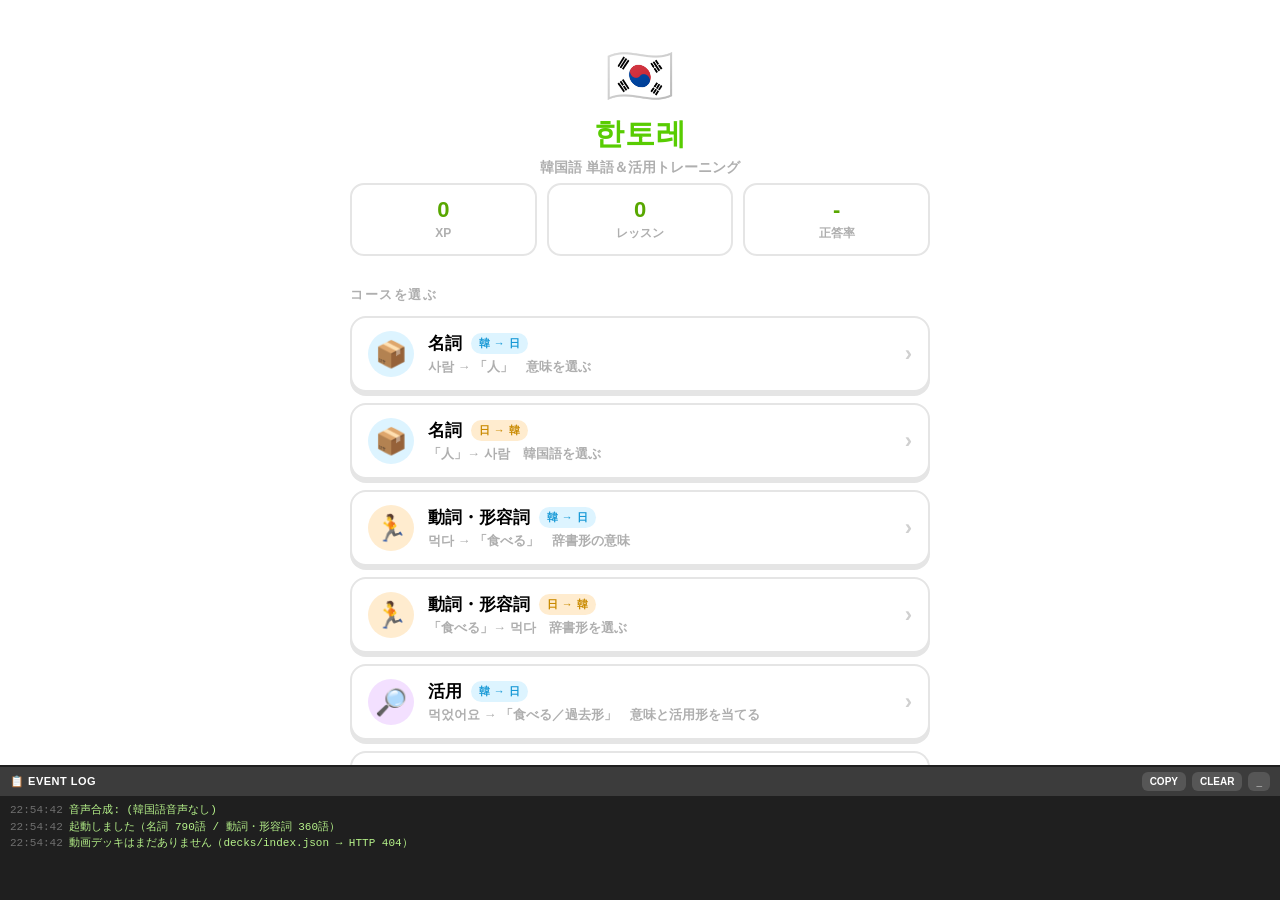
==== index.html @ df205c28 "韓国語の単語＆活用トレーニングアプリ Duolingo 風 UI の韓国語学習アプリ（HTML/CSS/JS のみ、ビルド不要）。  - 基本語彙 約1,280語（名詞790／動詞232／形容詞128" ====
<!DOCTYPE html>
<html lang="ja">
<head>
<meta charset="UTF-8">
<meta name="viewport" content="width=device-width, initial-scale=1, maximum-scale=1, user-scalable=no">
<title>한토레 — 韓国語ワード練習</title>
<link rel="stylesheet" href="css/style.css">
</head>
<body>

<!-- ============================ ホーム ============================ -->
<section id="home" class="screen active">
  <div class="home-inner">
    <div class="logo">
      <div class="mark">🇰🇷</div>
      <h1>한토레</h1>
      <p>韓国語 単語＆活用トレーニング</p>
    </div>

    <div class="stats-row">
      <div class="stat-box"><b id="st-xp">0</b><span>XP</span></div>
      <div class="stat-box"><b id="st-lesson">0</b><span>レッスン</span></div>
      <div class="stat-box"><b id="st-acc">-</b><span>正答率</span></div>
    </div>

    <div class="section-title">コースを選ぶ</div>

    <button class="mode-card m-noun" data-mode="noun-k2j">
      <div class="icon">📦</div>
      <div class="body"><strong>名詞 <span class="dir k2j">韓 → 日</span></strong>
        <span>사람 → 「人」　意味を選ぶ</span></div>
      <div class="arrow">›</div>
    </button>

    <button class="mode-card m-noun" data-mode="noun-j2k">
      <div class="icon">📦</div>
      <div class="body"><strong>名詞 <span class="dir j2k">日 → 韓</span></strong>
        <span>「人」→ 사람　韓国語を選ぶ</span></div>
      <div class="arrow">›</div>
    </button>

    <button class="mode-card m-pred" data-mode="pred-k2j">
      <div class="icon">🏃</div>
      <div class="body"><strong>動詞・形容詞 <span class="dir k2j">韓 → 日</span></strong>
        <span>먹다 → 「食べる」　辞書形の意味</span></div>
      <div class="arrow">›</div>
    </button>

    <button class="mode-card m-pred" data-mode="pred-j2k">
      <div class="icon">🏃</div>
      <div class="body"><strong>動詞・形容詞 <span class="dir j2k">日 → 韓</span></strong>
        <span>「食べる」→ 먹다　辞書形を選ぶ</span></div>
      <div class="arrow">›</div>
    </button>

    <button class="mode-card m-conj" data-mode="conj-k2j">
      <div class="icon">🔎</div>
      <div class="body"><strong>活用 <span class="dir k2j">韓 → 日</span></strong>
        <span>먹었어요 → 「食べる／過去形」　意味と活用形を当てる</span></div>
      <div class="arrow">›</div>
    </button>

    <button class="mode-card m-conj" data-mode="conj-j2k">
      <div class="icon">🔀</div>
      <div class="body"><strong>活用 <span class="dir j2k">日 → 韓</span></strong>
        <span>먹다＋過去形 → 먹었어요　活用させて作る</span></div>
      <div class="arrow">›</div>
    </button>

    <button class="mode-card m-other" data-mode="other-k2j">
      <div class="icon">💬</div>
      <div class="body"><strong>副詞・代名詞など <span class="dir k2j">韓 → 日</span></strong>
        <span>너무 → 「あまりにも」　副詞・代名詞・あいさつ</span></div>
      <div class="arrow">›</div>
    </button>

    <button class="mode-card m-other" data-mode="other-j2k">
      <div class="icon">💬</div>
      <div class="body"><strong>副詞・代名詞など <span class="dir j2k">日 → 韓</span></strong>
        <span>「もう（今から）」→ 이제　韓国語を選ぶ</span></div>
      <div class="arrow">›</div>
    </button>

    <button class="mode-card m-mix" data-mode="mix">
      <div class="icon">🎯</div>
      <div class="body"><strong>ミックス</strong>
        <span>上の8コースをまとめて出題</span></div>
      <div class="arrow">›</div>
    </button>

    <div class="section-title">動画から <a class="admin-link" href="admin.html">📺 問題作成管理画面</a></div>
    <div id="deck-list"></div>

    <div class="section-title">設定</div>
    <div class="opt-row">
      <label>問題数</label>
      <button class="chip" data-opt="count" data-val="10">10問</button>
      <button class="chip on" data-opt="count" data-val="15">15問</button>
      <button class="chip" data-opt="count" data-val="20">20問</button>
    </div>
    <div class="opt-row">
      <label>活用範囲</label>
      <button class="chip on" data-opt="scope" data-val="basic">基本（해요体・過去・합니다体・否定）</button>
      <button class="chip" data-opt="scope" data-val="all">全部（連体形・仮定・希望など）</button>
    </div>

    <div class="section-title">音声</div>
    <div class="opt-row">
      <label>読み上げ</label>
      <button class="chip on" data-opt="speak" data-val="on">ON</button>
      <button class="chip" data-opt="speak" data-val="off">OFF</button>
    </div>
    <div class="opt-row">
      <label>速度</label>
      <button class="chip" data-opt="rate" data-val="0.7">ゆっくり</button>
      <button class="chip on" data-opt="rate" data-val="0.95">ふつう</button>
      <button class="chip" data-opt="rate" data-val="1.15">速め</button>
    </div>
    <div class="opt-row">
      <label>問題の自動読み上げ</label>
      <button class="chip on" data-opt="autoSpeak" data-val="on">する</button>
      <button class="chip" data-opt="autoSpeak" data-val="off">しない</button>
    </div>
    <div class="opt-row" style="color:#afafaf;font-size:12px;font-weight:700">
      ハングルの横の 🔊 を押すと発音を聞けます（Windows の Edge / Chrome 推奨）
    </div>

    <div class="section-title">辞書</div>
    <button class="btn ghost wide" id="btn-table">📖 活用表を見る</button>
  </div>
</section>

<!-- ============================ レッスン ============================ -->
<section id="lesson" class="screen">
  <div class="top-bar">
    <button class="close-btn" id="btn-quit" title="やめる">✕</button>
    <div class="progress"><div class="fill" id="bar"></div></div>
    <div class="counter" id="counter"></div>
  </div>

  <div class="q-area">
    <div class="q-title" id="q-title">問題</div>
    <div id="q-body"></div>
  </div>

  <div class="footer" id="footer">
    <div class="footer-inner">
      <div class="verdict" id="verdict">
        <div class="head" id="verdict-head"></div>
        <div class="detail" id="verdict-detail"></div>
      </div>
      <div class="spacer" id="footer-spacer"></div>
      <button class="btn" id="btn-main" disabled>チェック</button>
    </div>
    <div class="kbd-hint">キー操作： 1〜4 で選択 ／ Enter で決定</div>
  </div>
</section>

<!-- ============================ 結果 ============================ -->
<section id="result" class="screen">
  <div class="center-screen">
    <div class="big" id="res-emoji">🎉</div>
    <h2 id="res-title">レッスン完了！</h2>
    <p id="res-sub">おつかれさま！</p>
    <div class="result-cards">
      <div class="result-card"><div class="cap">獲得XP</div><div class="val" id="res-xp">0</div></div>
      <div class="result-card blue"><div class="cap">正答率</div><div class="val" id="res-acc">0%</div></div>
      <div class="result-card green"><div class="cap">連続正解</div><div class="val" id="res-combo">0</div></div>
    </div>
    <div class="review-list" id="res-review"></div>
    <button class="btn wide" id="btn-again" style="max-width:420px">もう一度</button>
    <div style="height:12px"></div>
    <button class="btn ghost wide" id="btn-home" style="max-width:420px">ホームへ</button>
  </div>
</section>

<!-- ============================ 活用表 ============================ -->
<section id="tableview" class="screen">
  <div class="top-bar">
    <button class="close-btn" id="btn-tv-close">✕</button>
    <div style="flex:1;font-weight:800">活用表</div>
  </div>
  <div class="tv-inner">
    <input class="tv-search" id="tv-search" placeholder="韓国語 / 日本語で検索（例: 먹다, 寒い）">
    <div id="tv-list"></div>
  </div>
</section>

<!-- ============================ 開発ログ ============================ -->
<div id="logpanel">
  <div class="lp-head">
    <b>📋 EVENT LOG</b>
    <button id="log-copy">COPY</button>
    <button id="log-clear">CLEAR</button>
    <button id="log-toggle">_</button>
  </div>
  <div id="log"></div>
</div>

<script src="js/speech.js"></script>
<script src="js/hangul.js"></script>
<script src="js/data.js"></script>
<script src="js/quiz.js"></script>
<script src="js/deck.js"></script>
<script src="js/app.js"></script>
</body>
</html>
---- css/style.css ----
/* ============================================================
 * 한토레 - Duolingo風スタイル
 * ============================================================ */
:root {
  --green:        #58cc02;
  --green-dark:   #46a302;
  --green-bg:     #d7ffb8;
  --green-text:   #58a700;
  --blue:         #1cb0f6;
  --blue-dark:    #1899d6;
  --blue-bg:      #ddf4ff;
  --red:          #ff4b4b;
  --red-dark:     #ea2b2b;
  --red-bg:       #ffdfe0;
  --red-text:     #ea2b2b;
  --yellow:       #ffc800;
  --purple:       #ce82ff;
  --gray-line:    #e5e5e5;
  --gray-line-2:  #d0d0d0;
  --gray-text:    #afafaf;
  --text:         #3c3c3c;
  --bg:           #ffffff;
  --font: "Yu Gothic UI", "游ゴシック体", "游ゴシック", YuGothic, "Malgun Gothic",
          "맑은 고딕", Meiryo, "BIZ UDGothic", "Hiragino Sans", sans-serif;
}

* { box-sizing: border-box; -webkit-tap-highlight-color: transparent; }

html, body {
  margin: 0; padding: 0; height: 100%;
  font-family: var(--font);
  color: var(--text);
  background: var(--bg);
  font-size: 16px;
}
body { display: flex; flex-direction: column; overflow: hidden; }

button { font-family: var(--font); cursor: pointer; }

/* ---------- 共通：3Dボタン ---------- */
.btn {
  display: inline-flex; align-items: center; justify-content: center; gap: 8px;
  border: none; border-radius: 16px;
  font-weight: 800; font-size: 15px; letter-spacing: .5px;
  padding: 14px 24px; min-height: 50px;
  color: #fff; background: var(--green);
  box-shadow: 0 4px 0 var(--green-dark);
  transition: transform .06s, box-shadow .06s, filter .12s;
  text-transform: none;
}
.btn:active:not(:disabled) { transform: translateY(4px); box-shadow: 0 0 0 var(--green-dark); }
.btn:disabled { background: var(--gray-line); color: var(--gray-text); box-shadow: none; cursor: not-allowed; }
.btn.blue  { background: var(--blue);  box-shadow: 0 4px 0 var(--blue-dark); }
.btn.blue:active  { box-shadow: 0 0 0 var(--blue-dark); }
.btn.red   { background: var(--red);   box-shadow: 0 4px 0 var(--red-dark); }
.btn.red:active   { box-shadow: 0 0 0 var(--red-dark); }
.btn.ghost {
  background: #fff; color: var(--blue); border: 2px solid var(--gray-line);
  box-shadow: 0 4px 0 var(--gray-line);
}
.btn.ghost:active { box-shadow: 0 0 0 var(--gray-line); }
.btn.wide { width: 100%; }

/* ---------- 画面 ---------- */
.screen { display: none; flex: 1; min-height: 0; flex-direction: column; }
.screen.active { display: flex; }

/* ============================================================
 * ホーム
 * ============================================================ */
#home { overflow-y: auto; align-items: center; }
.home-inner { width: 100%; max-width: 620px; padding: 28px 20px 60px; }
.logo { text-align: center; margin: 20px 0 6px; }
.logo .mark { font-size: 56px; line-height: 1; }
.logo h1 {
  margin: 10px 0 4px; font-size: 30px; font-weight: 800; color: var(--green);
  letter-spacing: 1px;
}
.logo p { margin: 0; color: var(--gray-text); font-weight: 700; font-size: 14px; }

.section-title {
  margin: 30px 0 12px; font-size: 13px; font-weight: 800;
  color: var(--gray-text); letter-spacing: 1.5px; text-transform: uppercase;
}

.mode-card {
  display: flex; align-items: center; gap: 14px; width: 100%; text-align: left;
  background: #fff; border: 2px solid var(--gray-line); border-radius: 16px;
  box-shadow: 0 4px 0 var(--gray-line);
  padding: 13px 16px; margin-bottom: 11px;
  transition: transform .06s, box-shadow .06s, border-color .12s;
}
.mode-card:active { transform: translateY(4px); box-shadow: 0 0 0 var(--gray-line); }
.mode-card .icon {
  width: 46px; height: 46px; flex: 0 0 46px; border-radius: 50%;
  display: grid; place-items: center; font-size: 26px; background: var(--blue-bg);
}
.mode-card.m-noun  .icon { background: var(--blue-bg); }
.mode-card.m-pred  .icon { background: #ffeccf; }
.mode-card.m-conj  .icon { background: #f3e0ff; }
.mode-card.m-other .icon { background: #ffe0ec; }
.mode-card.m-mix   .icon { background: var(--green-bg); }
.mode-card .body strong { display: block; font-size: 17px; font-weight: 800; }
.mode-card .body span.dir {
  display: inline-block; margin-top: 0; font-size: 11px; font-weight: 800; letter-spacing: .5px;
  padding: 3px 8px; border-radius: 999px; margin-left: 4px; vertical-align: 2px;
}
.mode-card .body span.dir.k2j { background: var(--blue-bg); color: var(--blue-dark); }
.mode-card .body span.dir.j2k { background: #ffeccf; color: #c98a00; }
.mode-card .body span { display: block; font-size: 13px; color: var(--gray-text); font-weight: 600; margin-top: 3px; }
.mode-card .arrow { margin-left: auto; color: var(--gray-line-2); font-size: 22px; font-weight: 800; }

.opt-row { display: flex; align-items: center; gap: 10px; flex-wrap: wrap; margin-bottom: 10px; }
.opt-row > label { font-weight: 700; font-size: 14px; }
.chip {
  border: 2px solid var(--gray-line); background: #fff; color: var(--text);
  border-radius: 999px; padding: 7px 14px; font-weight: 800; font-size: 13px;
}
.chip.on { border-color: var(--blue); background: var(--blue-bg); color: var(--blue-dark); }

.stats-row { display: flex; gap: 10px; margin-top: 6px; }
.stat-box {
  flex: 1; border: 2px solid var(--gray-line); border-radius: 14px; padding: 12px;
  text-align: center;
}
.stat-box b { display: block; font-size: 22px; color: var(--green-text); }
.stat-box span { font-size: 12px; color: var(--gray-text); font-weight: 700; }

/* ---------- 動画デッキ ---------- */
.admin-link {
  float: right; text-transform: none; letter-spacing: 0; font-size: 12px;
  color: var(--blue); text-decoration: none; font-weight: 800;
}
.admin-link:hover { text-decoration: underline; }
.deck-empty {
  border: 2px dashed var(--gray-line); border-radius: 14px; padding: 14px 16px;
  color: var(--gray-text); font-size: 13px; font-weight: 700; line-height: 1.7;
}
.deck-empty a { color: var(--blue); font-weight: 800; text-decoration: none; }
.deck-card {
  border: 2px solid var(--gray-line); border-radius: 16px; padding: 12px 14px; margin-bottom: 12px;
}
.deck-head { display: flex; align-items: center; gap: 12px; }
.deck-head .ic {
  width: 42px; height: 42px; flex: 0 0 42px; border-radius: 50%;
  display: grid; place-items: center; font-size: 22px; background: var(--green-bg);
}
.deck-head .tt { flex: 1; min-width: 0; }
.deck-head .tt strong {
  display: block; font-size: 15px; font-weight: 800;
  overflow: hidden; text-overflow: ellipsis; white-space: nowrap;
}
.deck-head .tt span { display: block; font-size: 12px; color: var(--gray-text); font-weight: 700; margin-top: 2px; }
.deck-edit {
  flex: 0 0 auto; text-decoration: none; color: var(--gray-line-2); font-size: 18px;
  border: 2px solid var(--gray-line); border-radius: 10px; padding: 2px 8px;
}
.deck-edit:hover { color: var(--blue); border-color: var(--blue); }
.deck-courses { display: flex; flex-wrap: wrap; gap: 8px; margin-top: 12px; }
.deck-course {
  border: 2px solid var(--gray-line); background: #fff; border-radius: 12px;
  box-shadow: 0 3px 0 var(--gray-line);
  padding: 8px 12px; font-size: 13px; font-weight: 800; color: var(--text);
  display: inline-flex; align-items: center; gap: 6px;
}
.deck-course:active { transform: translateY(3px); box-shadow: 0 0 0 var(--gray-line); }
.deck-course .n {
  font-size: 11px; color: var(--gray-text); background: var(--gray-line);
  border-radius: 999px; padding: 1px 6px;
}
.deck-course.off { opacity: .45; box-shadow: none; cursor: not-allowed; }

/* ============================================================
 * レッスン
 * ============================================================ */
#lesson { position: relative; }
.top-bar {
  display: flex; align-items: center; gap: 14px;
  padding: 14px 16px; max-width: 700px; width: 100%; margin: 0 auto;
}
.close-btn {
  border: none; background: none; color: var(--gray-line-2);
  font-size: 26px; font-weight: 800; line-height: 1; padding: 0 4px;
}
.progress {
  flex: 1; height: 16px; background: var(--gray-line); border-radius: 999px; overflow: hidden;
}
.progress .fill {
  height: 100%; width: 0%; background: var(--green); border-radius: 999px;
  transition: width .3s ease;
  box-shadow: inset 0 -4px 0 rgba(0,0,0,.06), inset 0 4px 0 rgba(255,255,255,.35);
}
.counter {
  display: flex; align-items: center; gap: 8px;
  font-weight: 800; font-size: 14px; color: var(--gray-text); white-space: nowrap;
}
.counter b { font-size: 18px; color: var(--green-text); }
.counter .combo { color: var(--yellow); font-size: 13px; }

.q-area {
  flex: 1; min-height: 0; overflow-y: auto;
  width: 100%; max-width: 700px; margin: 0 auto; padding: 8px 16px 14px;
}
.q-title { font-size: 22px; font-weight: 800; margin: 4px 0 16px; }

/* 吹き出し */
.bubble-row { display: flex; align-items: flex-end; gap: 12px; margin-bottom: 18px; }
.mascot { font-size: 54px; line-height: 1; flex: 0 0 auto; }
.bubble {
  position: relative; border: 2px solid var(--gray-line); border-radius: 14px;
  padding: 16px 18px; background: #fff; flex: 1;
}
.bubble:after, .bubble:before {
  content: ''; position: absolute; left: -10px; bottom: 14px;
  border-style: solid; border-width: 8px 10px 8px 0;
}
.bubble:before { border-color: transparent var(--gray-line) transparent transparent; }
.bubble:after  { left: -7px; border-color: transparent #fff transparent transparent; }
.bubble .word { font-size: 28px; font-weight: 800; }
.bubble .sub  { font-size: 14px; color: var(--gray-text); font-weight: 700; margin-top: 4px; }
.bubble .tag {
  display: inline-block; margin-top: 8px; font-size: 12px; font-weight: 800;
  color: var(--purple); background: #f6ebff; border-radius: 999px; padding: 4px 10px;
}

/* 選択肢 */
.choices { display: grid; gap: 10px; }
.choices.long .choice { font-size: 16px; line-height: 1.45; }
.choices.grid2 { grid-template-columns: 1fr 1fr; }
.choice {
  display: flex; align-items: center; gap: 12px; text-align: left;
  background: #fff; border: 2px solid var(--gray-line); border-radius: 14px;
  box-shadow: 0 4px 0 var(--gray-line);
  padding: 14px 16px; font-size: 19px; font-weight: 700; color: var(--text);
  transition: transform .06s, box-shadow .06s;
}
.choice { cursor: pointer; font-family: var(--font); user-select: none; }
.choice:active { transform: translateY(4px); box-shadow: 0 0 0 var(--gray-line); }
.choice .num {
  flex: 0 0 26px; height: 26px; border-radius: 8px; border: 2px solid var(--gray-line);
  display: grid; place-items: center; font-size: 12px; color: var(--gray-text);
}
.choice.sel {
  border-color: var(--blue); background: var(--blue-bg);
  box-shadow: 0 4px 0 #a8e0ff; color: var(--blue-dark);
}
.choice.sel .num { border-color: var(--blue); color: var(--blue-dark); }
.choice.ok  { border-color: var(--green); background: var(--green-bg); box-shadow: 0 4px 0 #a8e57c; color: var(--green-text); }
.choice.ng  { border-color: var(--red);   background: var(--red-bg);   box-shadow: 0 4px 0 #ffb3b3; color: var(--red-text); }
.choice.disabled { cursor: default; }
.choice.disabled:active { transform: none; }

/* 単語バンク（並べ替え） */
.answer-line {
  min-height: 66px; border-top: 2px solid var(--gray-line); border-bottom: 2px solid var(--gray-line);
  padding: 10px 4px; display: flex; flex-wrap: wrap; gap: 8px; align-content: flex-start;
  margin-bottom: 22px;
}
.bank { display: flex; flex-wrap: wrap; gap: 10px; }
.tile {
  border: 2px solid var(--gray-line); border-radius: 12px; background: #fff;
  box-shadow: 0 3px 0 var(--gray-line);
  padding: 10px 14px; font-size: 22px; font-weight: 800; color: var(--text);
  transition: transform .06s, box-shadow .06s, opacity .12s;
}
.tile:active { transform: translateY(3px); box-shadow: 0 0 0 var(--gray-line); }
.tile.used { opacity: .25; pointer-events: none; }
.tile.small { font-size: 18px; }
.hint-mini { font-size: 13px; color: var(--gray-text); font-weight: 700; margin-bottom: 8px; }

/* フッター */
.footer {
  border-top: 2px solid var(--gray-line); background: #fff;
}
.footer-inner {
  max-width: 700px; margin: 0 auto; padding: 12px 16px;
  display: flex; align-items: center; gap: 16px;
}
.footer-inner .spacer { flex: 1; }
.footer.ok { background: var(--green-bg); border-top-color: transparent; }
.footer.ng { background: var(--red-bg);   border-top-color: transparent; }
.verdict { flex: 1; display: none; }
.footer.ok .verdict, .footer.ng .verdict { display: block; }
.verdict .head { display: flex; align-items: center; gap: 10px; font-size: 20px; font-weight: 800; }
.footer.ok .verdict .head { color: var(--green-text); }
.footer.ng .verdict .head { color: var(--red-text); }
.verdict .detail { font-size: 14px; font-weight: 700; margin-top: 6px; line-height: 1.5; }
.footer.ok .verdict .detail { color: var(--green-text); }
.footer.ng .verdict .detail { color: var(--red-text); }
.verdict .detail b { font-size: 16px; }
.footer.ok #btn-main { background: var(--green); box-shadow: 0 4px 0 var(--green-dark); }
.footer.ng #btn-main { background: var(--red);   box-shadow: 0 4px 0 var(--red-dark); }
.kbd-hint { font-size: 11px; color: var(--gray-text); font-weight: 700; text-align: center; margin-top: 6px; }

/* ============================================================
 * 結果 / ゲームオーバー
 * ============================================================ */
.center-screen {
  flex: 1; display: flex; flex-direction: column; align-items: center; justify-content: center;
  padding: 24px; text-align: center; overflow-y: auto;
}
.center-screen .big { font-size: 72px; }
.center-screen h2 { font-size: 26px; font-weight: 800; margin: 12px 0 4px; color: var(--yellow); }
.center-screen h2.ng { color: var(--red); }
.center-screen p { color: var(--gray-text); font-weight: 700; margin: 0 0 22px; }
.result-cards { display: flex; gap: 12px; margin-bottom: 26px; flex-wrap: wrap; justify-content: center; }
.result-card {
  border: 2px solid var(--yellow); border-radius: 14px; overflow: hidden; min-width: 130px;
}
.result-card .cap { background: var(--yellow); color: #fff; font-weight: 800; font-size: 12px; padding: 4px; }
.result-card .val { padding: 10px; font-weight: 800; font-size: 22px; color: var(--yellow); }
.result-card.blue { border-color: var(--blue); }
.result-card.blue .cap { background: var(--blue); }
.result-card.blue .val { color: var(--blue); }
.result-card.green { border-color: var(--green); }
.result-card.green .cap { background: var(--green); }
.result-card.green .val { color: var(--green-text); }
.review-list { width: 100%; max-width: 520px; text-align: left; margin-bottom: 24px; }
.review-list h3 { font-size: 13px; color: var(--gray-text); letter-spacing: 1px; }
.review-item {
  border: 2px solid var(--gray-line); border-radius: 12px; padding: 10px 12px; margin-bottom: 8px;
  font-weight: 700; font-size: 14px;
}
.review-item b { font-size: 18px; }
.review-item .ja { color: var(--gray-text); }

/* ============================================================
 * 活用表
 * ============================================================ */
#tableview { overflow-y: auto; }
.tv-inner { width: 100%; max-width: 700px; margin: 0 auto; padding: 16px 16px 60px; }
.tv-search {
  width: 100%; padding: 14px 16px; font-size: 16px; font-family: var(--font);
  border: 2px solid var(--gray-line); border-radius: 14px; margin-bottom: 14px; font-weight: 700;
}
.tv-search:focus { outline: none; border-color: var(--blue); }
.tv-word {
  border: 2px solid var(--gray-line); border-radius: 14px; margin-bottom: 12px; overflow: hidden;
}
.tv-word > summary {
  padding: 14px 16px; font-weight: 800; font-size: 18px; cursor: pointer; list-style: none;
  display: flex; align-items: center; gap: 10px;
}
.tv-word > summary::-webkit-details-marker { display: none; }
.tv-word > summary .ja { font-size: 13px; color: var(--gray-text); font-weight: 700; }
.tv-word > summary .badge + .badge { margin-left: 6px; }
.tv-word > summary .badge {
  margin-left: auto; font-size: 11px; font-weight: 800; padding: 3px 9px; border-radius: 999px;
  background: #f3e0ff; color: var(--purple);
}
.tv-word > summary .badge.v { background: #ffeccf; color: #d18f00; }
.tv-word > summary .badge.a { background: var(--blue-bg); color: var(--blue-dark); }
.tv-table { width: 100%; border-collapse: collapse; font-size: 15px; }
.tv-table th, .tv-table td { padding: 9px 16px; border-top: 1px solid var(--gray-line); text-align: left; }
.tv-table th { color: var(--gray-text); font-size: 12px; font-weight: 800; width: 46%; }
.tv-table td { font-weight: 800; font-size: 17px; }

/* ============================================================
 * 読み上げボタン
 * ============================================================ */
.spk {
  flex: 0 0 auto; border: none; background: var(--blue-bg); color: var(--blue-dark);
  width: 36px; height: 36px; border-radius: 50%; font-size: 16px; line-height: 1;
  display: inline-grid; place-items: center; vertical-align: middle; padding: 0;
  transition: background .12s, transform .06s;
}
.spk:hover { background: #c3e9ff; }
.spk:active { transform: scale(.9); }
.spk.sm { width: 28px; height: 28px; font-size: 12px; }
.spk.big { width: 64px; height: 64px; font-size: 30px; box-shadow: 0 4px 0 #a8e0ff; }
.spk.big:active { transform: translateY(4px); box-shadow: 0 0 0 #a8e0ff; }
.listen-word { gap: 14px; }
.listen-word span { font-size: 15px; font-weight: 700; color: var(--gray-text); }
.spk.playing { background: var(--blue); color: #fff; animation: spkPulse .7s ease-in-out infinite; }
@keyframes spkPulse {
  0%, 100% { box-shadow: 0 0 0 0 rgba(28,176,246,.5); }
  50%      { box-shadow: 0 0 0 8px rgba(28,176,246,0); }
}
body.no-speak .spk { display: none; }

.bubble .word { display: flex; align-items: center; gap: 10px; }
.choice > span:nth-child(2) { flex: 1; }
.choice .spk { margin-left: auto; }
.verdict .head .spk { background: rgba(255,255,255,.65); }
.tv-table td .cellwrap { display: flex; align-items: center; gap: 8px; }
.answer-line-actions { display: flex; align-items: center; gap: 8px; margin: -12px 0 18px; }

/* ============================================================
 * 開発ログ（イベント確認用）
 * ============================================================ */
#logpanel {
  /* 画面下部にドッキング（操作ボタンに重ならないようレイアウトに参加させる） */
  flex: 0 0 auto; z-index: 50; font-size: 11px; border-top: 2px solid #1f1f1f;
}
#logpanel .lp-head {
  display: flex; align-items: center; gap: 6px;
  background: #3c3c3c; color: #fff; padding: 5px 10px;
}
#logpanel .lp-head b { flex: 1; font-size: 11px; letter-spacing: .5px; }
#logpanel .lp-head button {
  border: none; background: #565656; color: #fff; border-radius: 6px;
  font-size: 10px; font-weight: 800; padding: 4px 8px;
}
#logpanel .lp-head button:hover { background: #6d6d6d; }
#log {
  height: 104px; overflow-y: auto; background: #1f1f1f; color: #b6f28a;
  font-family: "Cascadia Mono", Consolas, "Courier New", monospace;
  padding: 6px 10px; line-height: 1.5;
  white-space: pre-wrap; word-break: break-all;
}
#log .t { color: #6f6f6f; }
#log .warn { color: #ffd479; }
#log .err  { color: #ff8080; }
#logpanel.collapsed #log { display: none; }

@media (max-width: 560px) {
  .choices.grid2 { grid-template-columns: 1fr; }
  .bubble .word { font-size: 24px; }
  .q-title { font-size: 19px; }
}
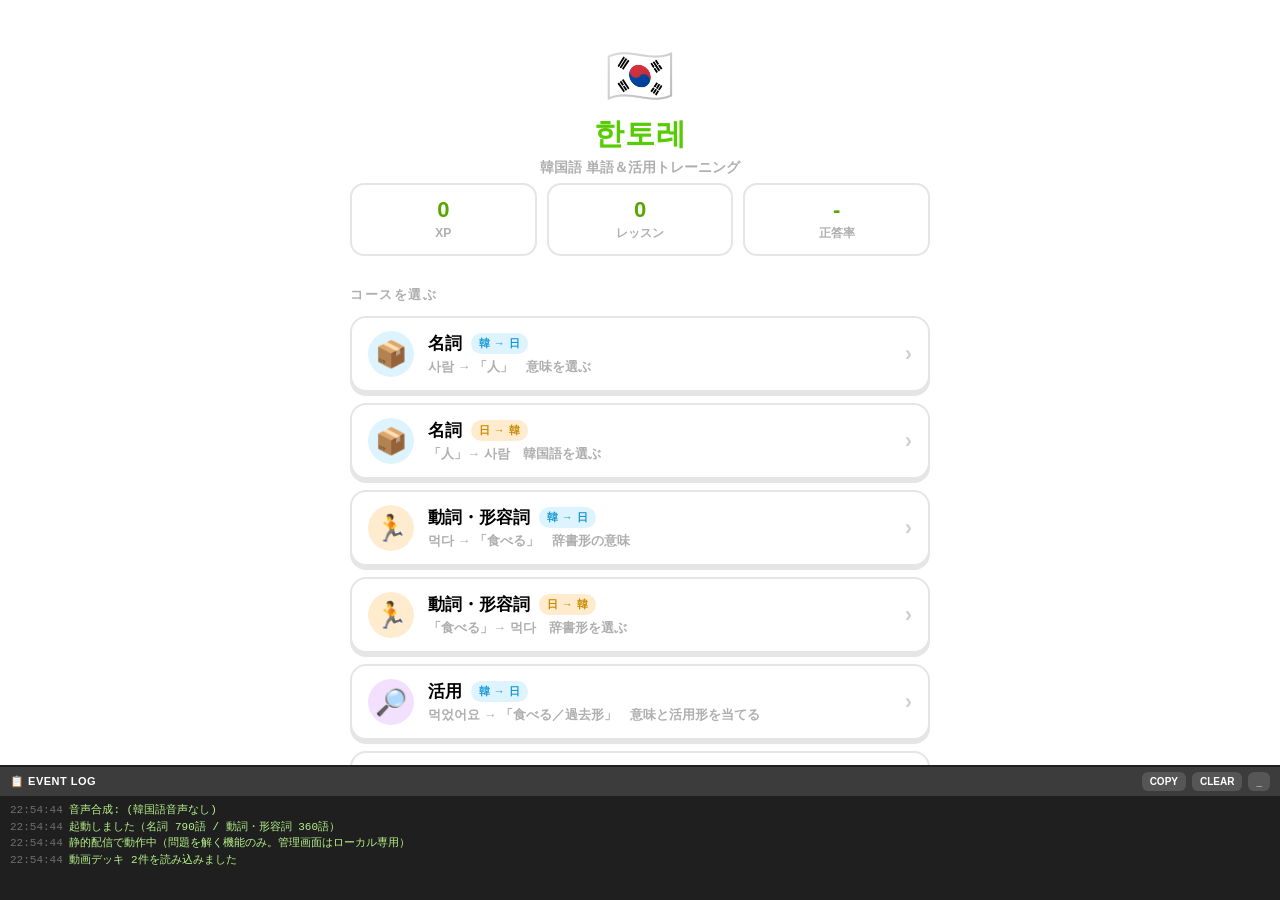
==== commit 229c2f67: "GitHub Pages で学習アプリだけを公開する 問題作成管理画面（admin.html）と字幕取得サーバー（server.py）は手元専用なので Pages の成果物には含めない。学習アプリは静" ====
--- a/index.html
+++ b/index.html
@@ -6,7 +6,7 @@
 <title>한토레 — 韓国語ワード練習</title>
 <link rel="stylesheet" href="css/style.css">
 </head>
-<body>
+<body class="no-admin">
 
 <!-- ============================ ホーム ============================ -->
 <section id="home" class="screen active">
--- a/css/style.css
+++ b/css/style.css
@@ -132,6 +132,9 @@
   color: var(--blue); text-decoration: none; font-weight: 800;
 }
 .admin-link:hover { text-decoration: underline; }
+/* 管理画面はローカルサーバー専用。GitHub Pages などでは隠す */
+body.no-admin .admin-link,
+body.no-admin .deck-edit { display: none; }
 .deck-empty {
   border: 2px dashed var(--gray-line); border-radius: 14px; padding: 14px 16px;
   color: var(--gray-text); font-size: 13px; font-weight: 700; line-height: 1.7;
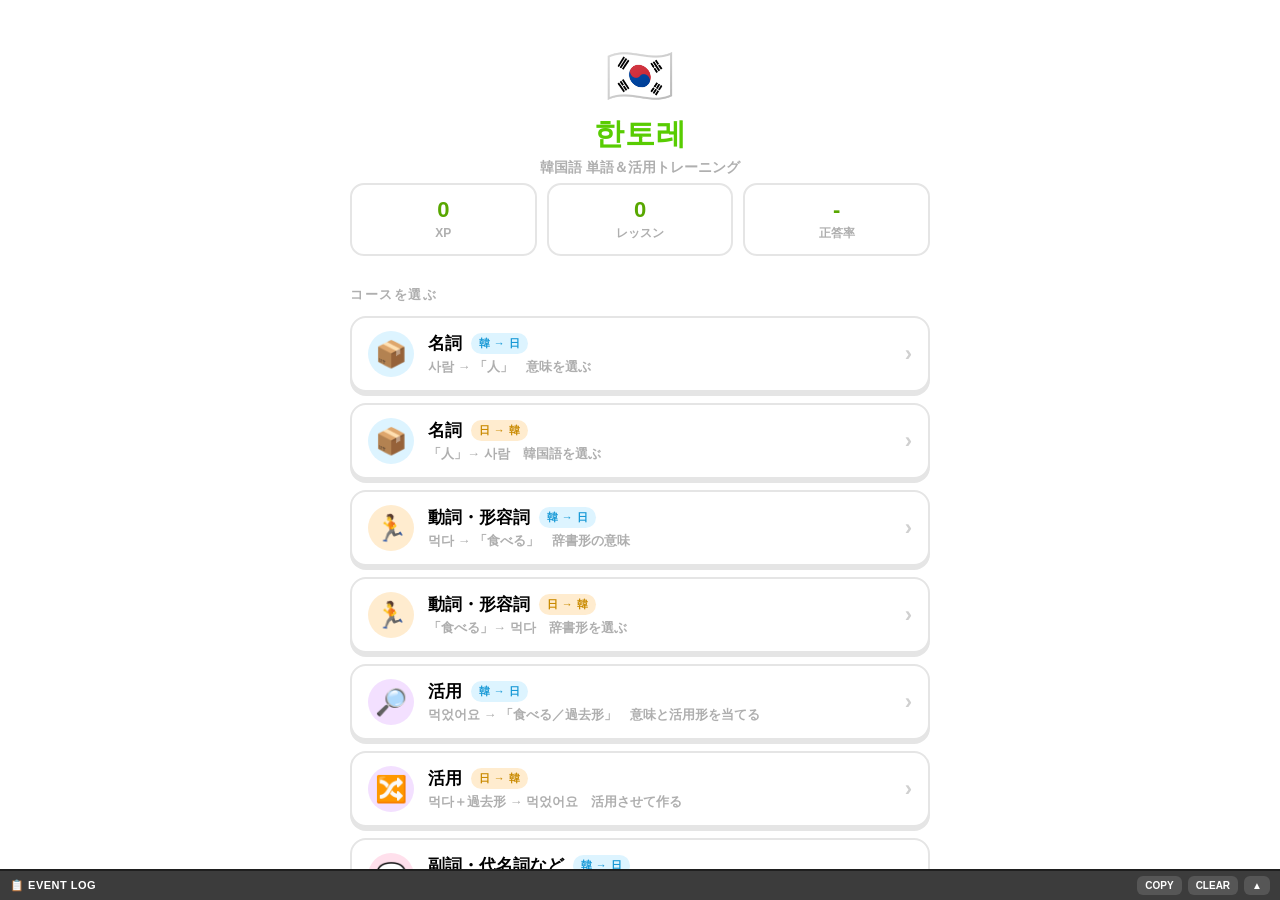
==== commit bea6d959: "イベントログを既定で閉じた状態にする 学習アプリと管理画面の両方で、EVENT LOG パネルを最初から畳んでおく。 閉じていても記録は続くので、開けばそれまでのログが見えるし COPY もできる。 " ====
--- a/index.html
+++ b/index.html
@@ -187,12 +187,12 @@
 </section>
 
 <!-- ============================ 開発ログ ============================ -->
-<div id="logpanel">
+<div id="logpanel" class="collapsed">
   <div class="lp-head">
     <b>📋 EVENT LOG</b>
     <button id="log-copy">COPY</button>
     <button id="log-clear">CLEAR</button>
-    <button id="log-toggle">_</button>
+    <button id="log-toggle" title="開閉">▲</button>
   </div>
   <div id="log"></div>
 </div>
--- a/css/style.css
+++ b/css/style.css
@@ -153,6 +153,13 @@
   display: block; font-size: 15px; font-weight: 800;
   overflow: hidden; text-overflow: ellipsis; white-space: nowrap;
 }
+a.deck-title { color: inherit; text-decoration: none; }
+a.deck-title:hover { color: var(--blue); text-decoration: underline; }
+a.deck-title { display: block; white-space: nowrap; overflow: hidden; text-overflow: ellipsis; }
+/* .deck-head .tt span { display:block } に負けないよう詳細度を上げる */
+.deck-head .tt span.yt {
+  display: inline; color: var(--red); font-size: 11px; margin: 0 6px 0 0;
+}
 .deck-head .tt span { display: block; font-size: 12px; color: var(--gray-text); font-weight: 700; margin-top: 2px; }
 .deck-edit {
   flex: 0 0 auto; text-decoration: none; color: var(--gray-line-2); font-size: 18px;
@@ -291,6 +298,17 @@
 .footer.ok .verdict .detail { color: var(--green-text); }
 .footer.ng .verdict .detail { color: var(--red-text); }
 .verdict .detail b { font-size: 16px; }
+.seek-row {
+  display: flex; align-items: center; flex-wrap: wrap; gap: 8px; margin-top: 8px;
+  font-size: 12px; font-weight: 700;
+}
+.seek-row > span { opacity: .8; }
+a.seek {
+  text-decoration: none; font-weight: 800; font-size: 12px;
+  border: 2px solid currentColor; border-radius: 999px; padding: 2px 10px; color: inherit;
+}
+a.seek:hover { background: rgba(255,255,255,.55); }
+.review-item .seek-row { color: var(--blue); }
 .footer.ok #btn-main { background: var(--green); box-shadow: 0 4px 0 var(--green-dark); }
 .footer.ng #btn-main { background: var(--red);   box-shadow: 0 4px 0 var(--red-dark); }
 .kbd-hint { font-size: 11px; color: var(--gray-text); font-weight: 700; text-align: center; margin-top: 6px; }
@@ -383,6 +401,14 @@
 
 .bubble .word { display: flex; align-items: center; gap: 10px; }
 .choice > span:nth-child(2) { flex: 1; }
+.choice .ctext { display: flex; flex-direction: column; gap: 3px; min-width: 0; }
+.choice .note {
+  font-size: 12px; font-weight: 700; color: var(--gray-text);
+  display: flex; align-items: center; gap: 6px;
+}
+.choice.ok .note { color: var(--green-text); }
+.choice.ng .note { color: var(--red-text); }
+.choice .note .spk { width: 22px; height: 22px; font-size: 11px; }
 .choice .spk { margin-left: auto; }
 .verdict .head .spk { background: rgba(255,255,255,.65); }
 .tv-table td .cellwrap { display: flex; align-items: center; gap: 8px; }
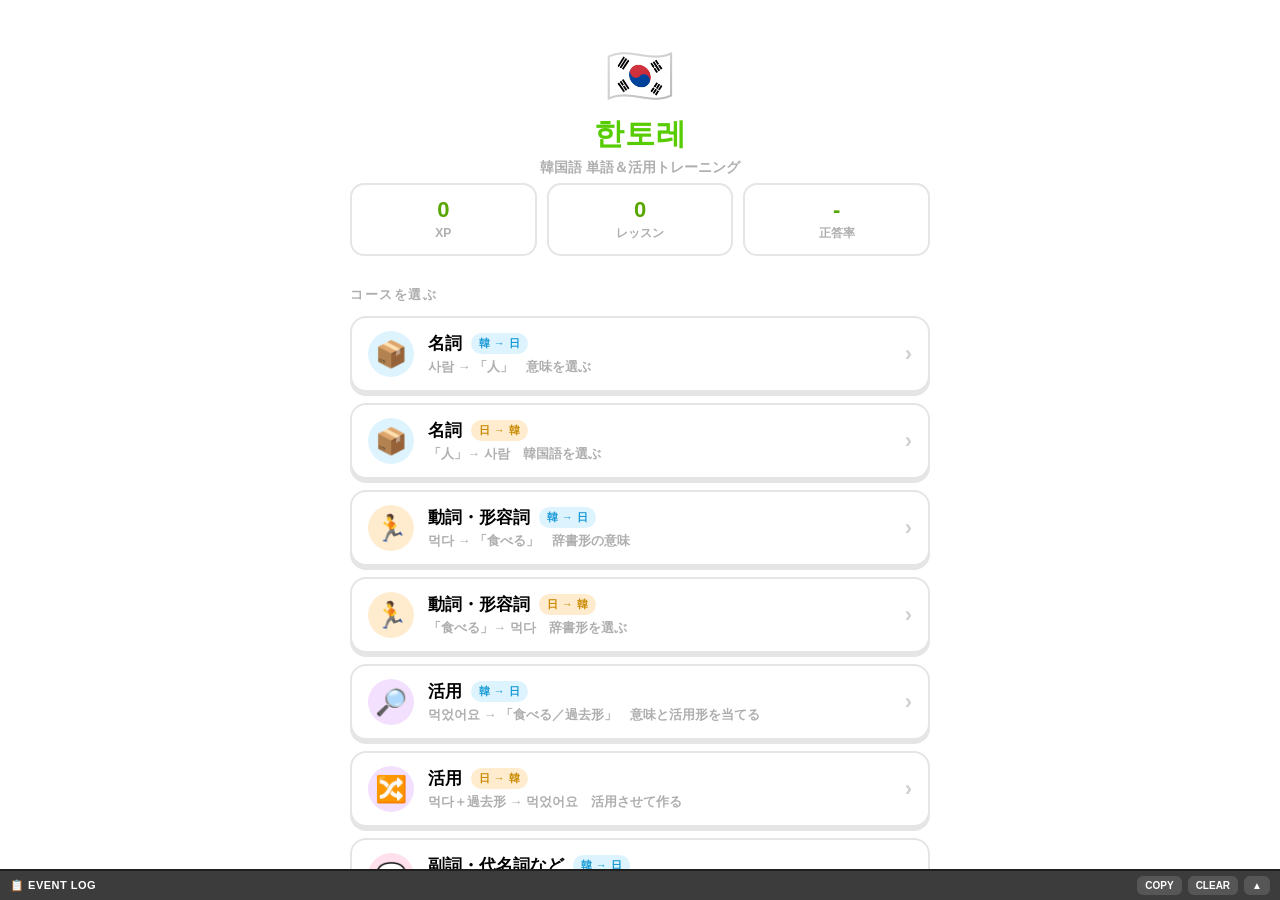
==== commit 64c4d4e3: "テーマ別にまとめて覚える導線を追加 曜日・数字・方向・スポーツ・学校・交通など、グループ単位で覚えられるようにした。 ホームのチップ（横1行）か「すべて ›」からテーマ画面に入り、単語一覧を見てから " ====
--- a/index.html
+++ b/index.html
@@ -88,6 +88,10 @@
       <div class="arrow">›</div>
     </button>
 
+    <div class="section-title">テーマ別に覚える
+      <button class="theme-all" id="btn-theme-all">すべて ›</button></div>
+    <div id="theme-chips" class="theme-chips"></div>
+
     <div class="section-title">動画から <a class="admin-link" href="admin.html">📺 問題作成管理画面</a></div>
     <div id="deck-list"></div>
 
@@ -121,10 +125,6 @@
       <button class="chip on" data-opt="autoSpeak" data-val="on">する</button>
       <button class="chip" data-opt="autoSpeak" data-val="off">しない</button>
     </div>
-    <div class="opt-row" style="color:#afafaf;font-size:12px;font-weight:700">
-      ハングルの横の 🔊 を押すと発音を聞けます（Windows の Edge / Chrome 推奨）
-    </div>
-
     <div class="section-title">辞書</div>
     <button class="btn ghost wide" id="btn-table">📖 活用表を見る</button>
   </div>
@@ -174,6 +174,15 @@
   </div>
 </section>
 
+<!-- ============================ テーマ ============================ -->
+<section id="themeview" class="screen">
+  <div class="top-bar">
+    <button class="close-btn" id="btn-theme-close">✕</button>
+    <div style="flex:1;font-weight:800" id="theme-title">テーマ別に覚える</div>
+  </div>
+  <div class="tv-inner" id="theme-body"></div>
+</section>
+
 <!-- ============================ 活用表 ============================ -->
 <section id="tableview" class="screen">
   <div class="top-bar">
@@ -201,6 +210,7 @@
 <script src="js/hangul.js"></script>
 <script src="js/data.js"></script>
 <script src="js/quiz.js"></script>
+<script src="js/themes.js"></script>
 <script src="js/deck.js"></script>
 <script src="js/app.js"></script>
 </body>
--- a/css/style.css
+++ b/css/style.css
@@ -126,6 +126,70 @@
 .stat-box b { display: block; font-size: 22px; color: var(--green-text); }
 .stat-box span { font-size: 12px; color: var(--gray-text); font-weight: 700; }
 
+/* ---------- テーマ ---------- */
+.theme-all {
+  float: right; border: none; background: none; color: var(--blue);
+  font-size: 12px; font-weight: 800; letter-spacing: 0; text-transform: none;
+  font-family: var(--font); padding: 0;
+}
+.theme-all:hover { text-decoration: underline; }
+.theme-chips {
+  display: flex; gap: 8px; overflow-x: auto; padding: 2px 2px 10px;
+  scrollbar-width: thin;
+}
+.theme-chip {
+  flex: 0 0 auto; border: 2px solid var(--gray-line); background: #fff;
+  border-radius: 14px; box-shadow: 0 3px 0 var(--gray-line);
+  padding: 8px 14px; font-size: 13px; font-weight: 800; color: var(--text);
+  display: inline-flex; align-items: center; gap: 7px; white-space: nowrap;
+}
+.theme-chip:active { transform: translateY(3px); box-shadow: 0 0 0 var(--gray-line); }
+.theme-chip .ic { font-size: 17px; }
+.theme-chip .n {
+  font-size: 11px; color: var(--gray-text); background: var(--gray-line);
+  border-radius: 999px; padding: 1px 6px;
+}
+
+/* テーマ一覧 */
+.theme-card {
+  display: flex; align-items: center; gap: 13px; width: 100%; text-align: left;
+  background: #fff; border: 2px solid var(--gray-line); border-radius: 16px;
+  box-shadow: 0 4px 0 var(--gray-line); padding: 12px 15px; margin-bottom: 11px;
+  font-family: var(--font);
+}
+.theme-card:active { transform: translateY(4px); box-shadow: 0 0 0 var(--gray-line); }
+.theme-card .ic {
+  width: 44px; height: 44px; flex: 0 0 44px; border-radius: 50%;
+  display: grid; place-items: center; font-size: 24px; background: var(--blue-bg);
+}
+.theme-card .body { flex: 1; min-width: 0; }
+.theme-card .body strong { display: block; font-size: 16px; font-weight: 800; }
+.theme-card .body span { display: block; font-size: 12px; color: var(--gray-text); font-weight: 700; margin-top: 3px; }
+.theme-card .done { font-size: 11px; font-weight: 800; color: var(--green-text); }
+.theme-card .arrow { color: var(--gray-line-2); font-size: 20px; font-weight: 800; }
+
+/* テーマ詳細 */
+.th-head { display: flex; align-items: center; gap: 12px; margin-bottom: 14px; }
+.th-head .ic { font-size: 34px; }
+.th-head .tt strong { display: block; font-size: 20px; font-weight: 800; }
+.th-head .tt span { display: block; font-size: 12px; color: var(--gray-text); font-weight: 700; margin-top: 2px; }
+.th-actions { display: flex; flex-wrap: wrap; gap: 8px; margin: 14px 0 18px; }
+.th-word {
+  display: flex; align-items: center; gap: 10px;
+  border: 2px solid var(--gray-line); border-radius: 12px;
+  padding: 9px 13px; margin-bottom: 7px;
+}
+.th-word .no {
+  flex: 0 0 26px; height: 26px; border-radius: 8px; background: var(--gray-line);
+  display: grid; place-items: center; font-size: 11px; font-weight: 800; color: #777;
+}
+.th-word .ko { font-size: 19px; font-weight: 800; }
+.th-word .ja { flex: 1; font-size: 13px; font-weight: 700; color: var(--gray-text); }
+.th-word .pos {
+  font-size: 11px; font-weight: 800; padding: 3px 9px; border-radius: 999px;
+  background: var(--blue-bg); color: var(--blue-dark);
+}
+
 /* ---------- 動画デッキ ---------- */
 .admin-link {
   float: right; text-transform: none; letter-spacing: 0; font-size: 12px;
@@ -167,18 +231,19 @@
 }
 .deck-edit:hover { color: var(--blue); border-color: var(--blue); }
 .deck-courses { display: flex; flex-wrap: wrap; gap: 8px; margin-top: 12px; }
-.deck-course {
+.deck-course, .course-btn {
   border: 2px solid var(--gray-line); background: #fff; border-radius: 12px;
   box-shadow: 0 3px 0 var(--gray-line);
   padding: 8px 12px; font-size: 13px; font-weight: 800; color: var(--text);
   display: inline-flex; align-items: center; gap: 6px;
 }
-.deck-course:active { transform: translateY(3px); box-shadow: 0 0 0 var(--gray-line); }
-.deck-course .n {
+.deck-course:active, .course-btn:active { transform: translateY(3px); box-shadow: 0 0 0 var(--gray-line); }
+.deck-course .n, .course-btn .n {
   font-size: 11px; color: var(--gray-text); background: var(--gray-line);
   border-radius: 999px; padding: 1px 6px;
 }
-.deck-course.off { opacity: .45; box-shadow: none; cursor: not-allowed; }
+.course-btn.main { border-color: var(--green); color: var(--green-text); }
+.deck-course.off, .course-btn.off { opacity: .45; box-shadow: none; cursor: not-allowed; }
 
 /* ============================================================
  * レッスン
@@ -408,7 +473,9 @@
 }
 .choice.ok .note { color: var(--green-text); }
 .choice.ng .note { color: var(--red-text); }
-.choice .note .spk { width: 22px; height: 22px; font-size: 11px; }
+/* 解説の🔊は語のすぐ横に置く（.choice .spk の margin-left:auto を打ち消す） */
+.choice .note .spk { width: 22px; height: 22px; font-size: 11px; margin-left: 0; }
+.choice .note { flex-wrap: wrap; }
 .choice .spk { margin-left: auto; }
 .verdict .head .spk { background: rgba(255,255,255,.65); }
 .tv-table td .cellwrap { display: flex; align-items: center; gap: 8px; }
